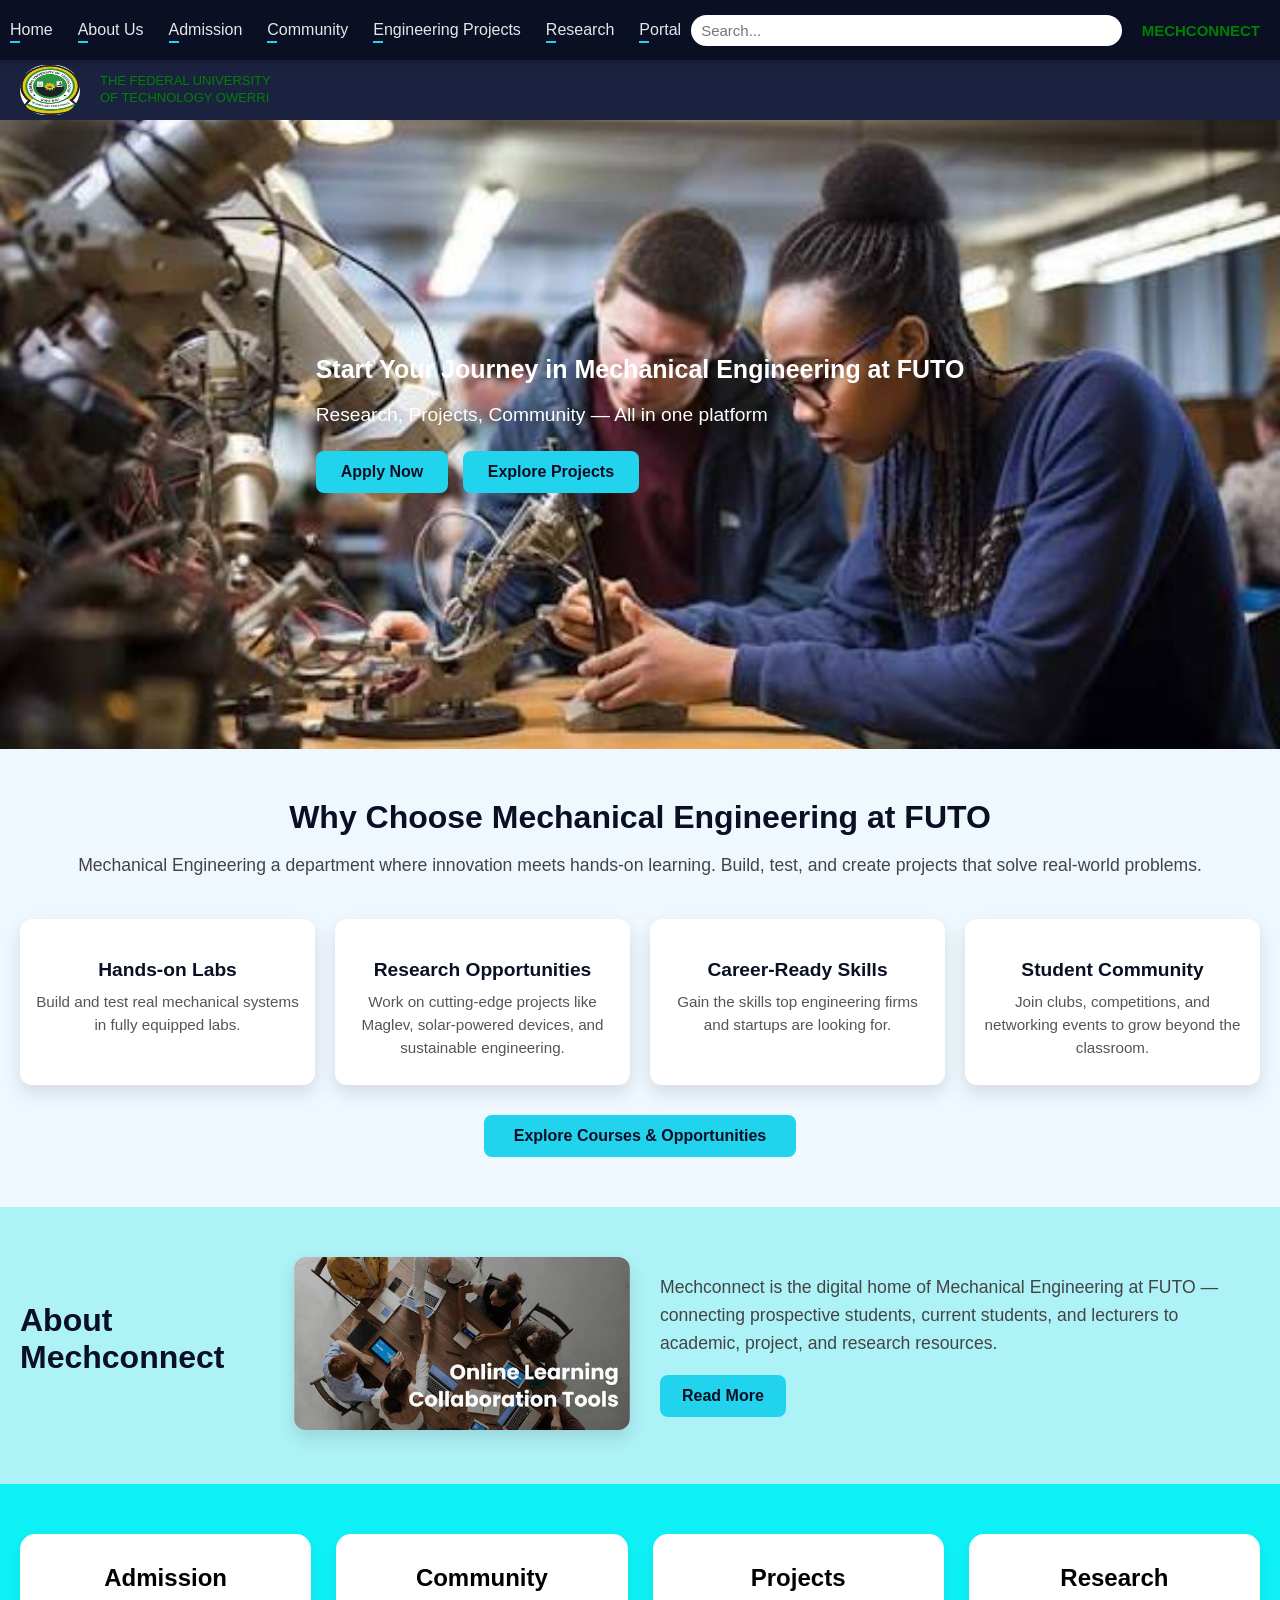
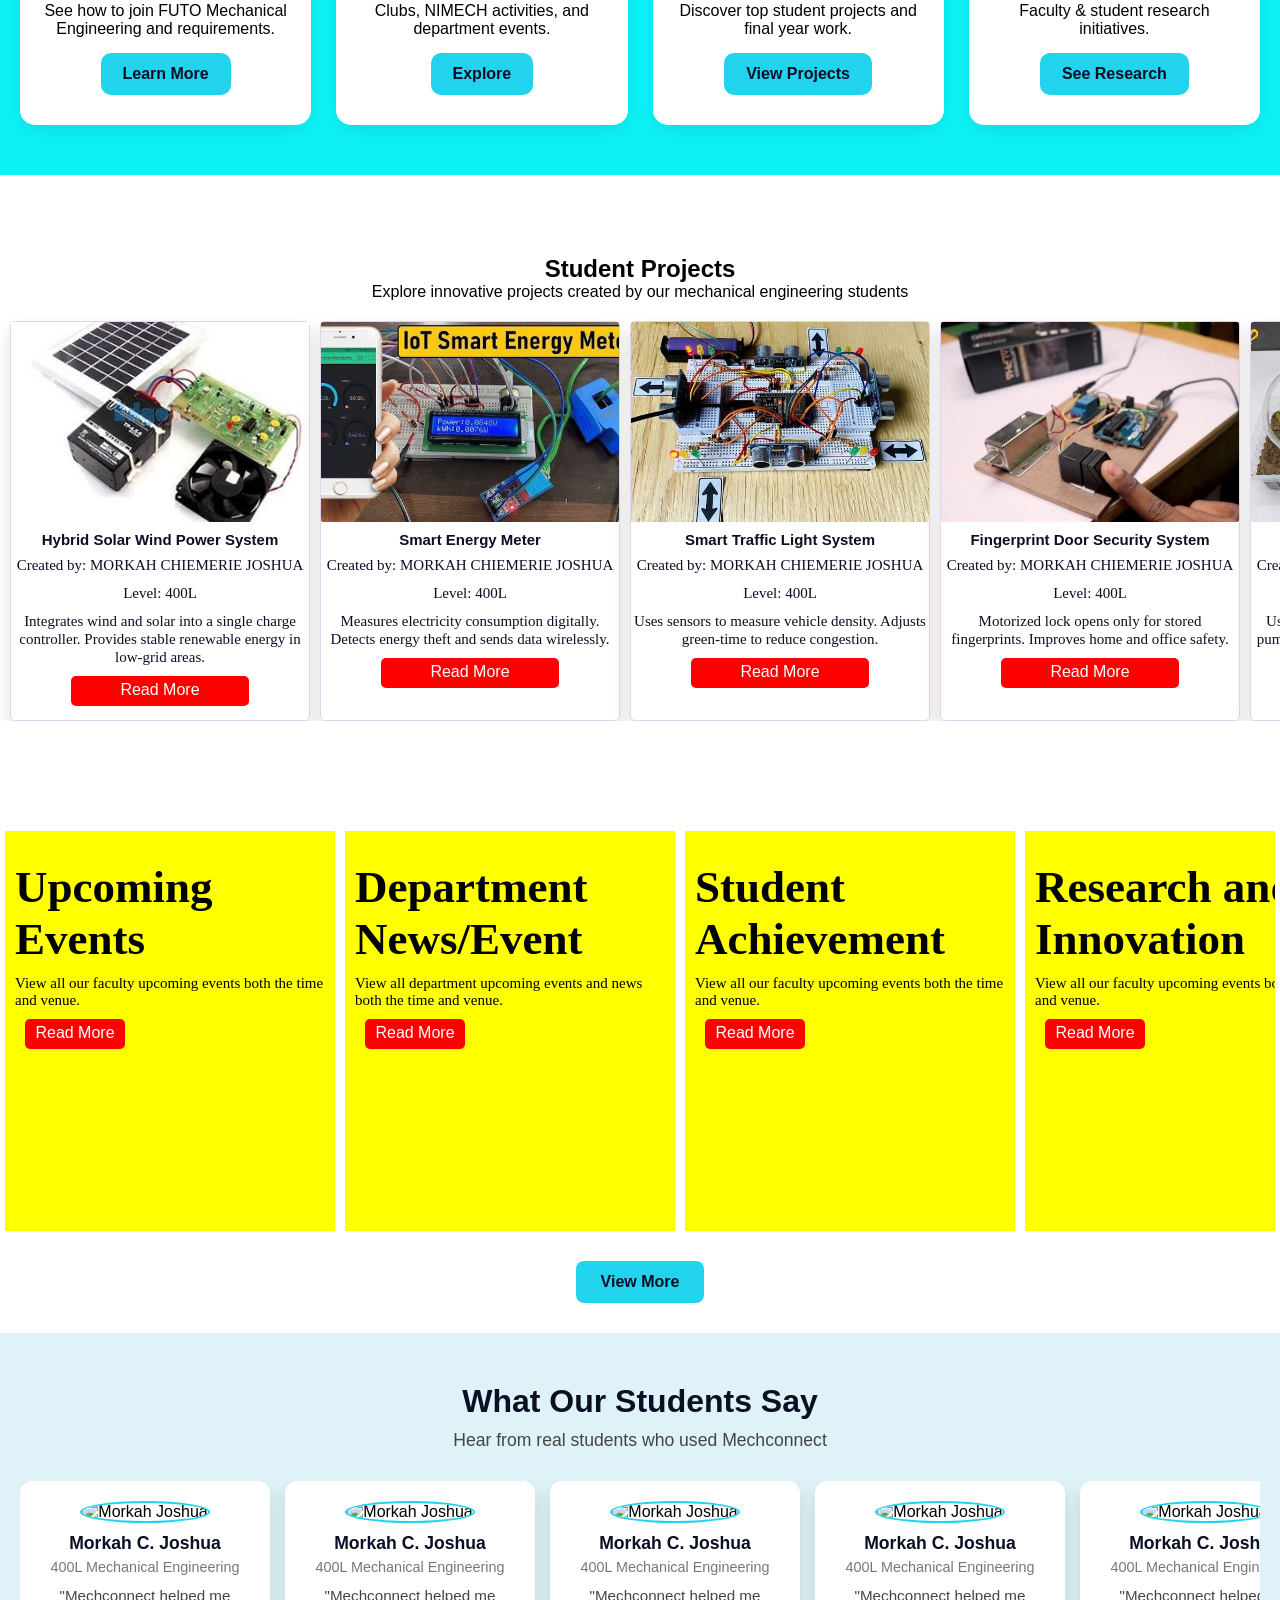
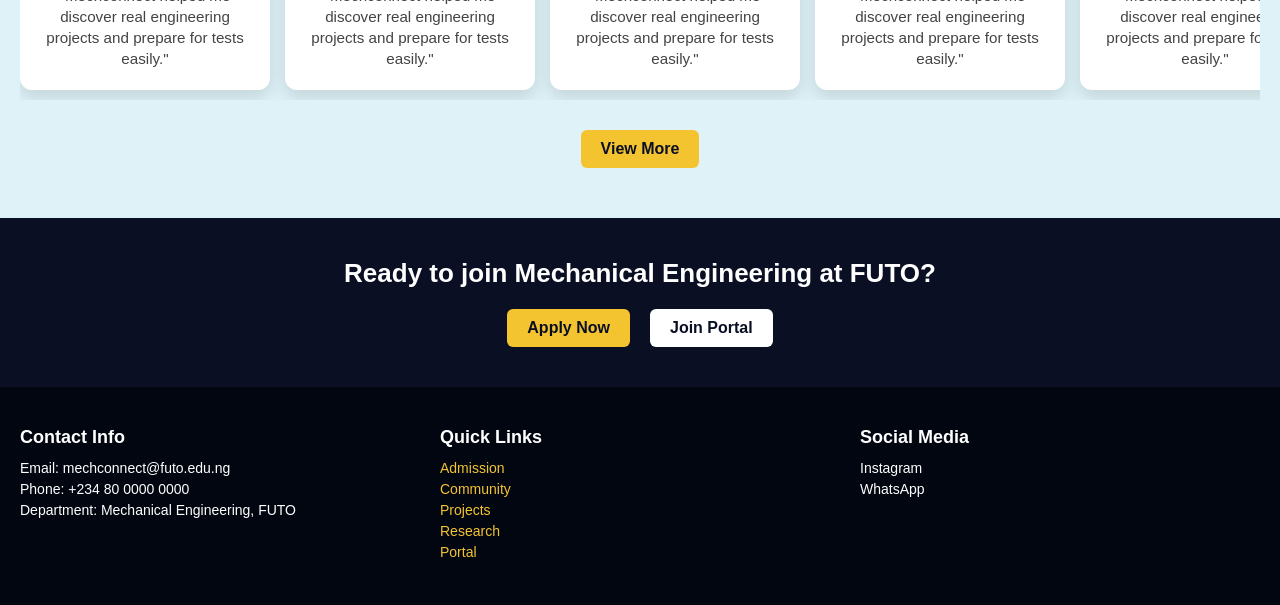
==== dashboard.html @ 7a4b4097 "Add files via upload" ====
<!DOCTYPE html>
<html lang="en">
<head>
    <meta charset="UTF-8">
    <meta name="viewport" content="width=device-width, initial-scale=1.0">
    <title>Mechconnect Header</title>
    <link rel="stylesheet" href="style.css">
</head>
<body>

<header class="mcj-header">
    <div class="mobile-nav-toggle">
        <div class="left">
            <span class="menu-icon" onclick="toggleMenu()">&#9776;</span>
        </div>

        <!-- ===== OVERLAY ===== -->
        <div id="overlay" class="overlay"></div>

        <!-- ===== SIDE MENU (DRAWER) ===== -->
        <div id="sideMenu" class="side-menu">
            <h2 class="menu-title">Mechconnect</h2>
            <ul class="menu-list">
                <li><a href="dashboard.html">Home</a></li>

                <li>
                    <a href="" class="dropdown-toggle">About Us </a>
                    <ul class="dropdown-menu">
                        <li><a href="department.html">Department</a></li>
                        <li><a href="staff.html">Staff</a></li>
                        <li><a href="facilities.html">Facilities</a></li>
                        <li><a href="program.html">program offer </a></li>
                        <li><a href="#">Research</a></li>
                    </ul>
                </li>

                <li>
                        <a href="#" class="dropdown-toggle">Admission</a>
                        <ul class="dropdown-menu">
                            <li><a href="https://futo.edu.ng/news/advertisement-for-2025-2026-futo-post-utme-and-direct-entry-screening-exercise">Entry Requirements</a></li>
                            <li><a href="#">Post UTME Update</a></li>
                            <li><a href="https://resources.futo.edu.ng/futo-admission-list-2025-2026/">Admission List</a></li>
                        </ul>
                    </li>
                    <li>
                        <a href="#" class="dropdown-toggle">Community</a>
                        <ul class="dropdown-menu">
                            <li><a href="#">Nimeche  Community</a></li>
                            <li><a href=" ">Social Club</a></li>
                            <li><a href="#">Project Community</a></li>
                        </ul>
                    </li>
                    

                <li><a href="project.html">Engineering Projects</a></li>
                <li><a href=" research.html">Research</a></li>
                <li><a href="index.html">Portal</a></li>
            </ul>
        </div>
    </div>

    <!-- DESKTOP NAV -->
    <nav class="desktop-nav">
        <ul>
            <li><a href="#">Home</a></li>
            <li><a href="#">About Us</a></li>
            <li><a href="#">Admission</a></li>
            <li><a href="#">Community</a></li>
            <li><a href="#">Engineering Projects</a></li>
            <li><a href="#">Research</a></li>
            <li><a href="/storage/emulated/0/portal.html">Portal</a></li>
        </ul>
    </nav>

    <div class="middle">
        <input type="text" placeholder="Search..." class="search">
    </div>

    <div class="right">
        <span class="futo">MECHCONNECT</span>
    </div>
</header>

<div class="mechanical_futo_container">
    <img src="images/futo_image.jpeg" alt="FUTO Logo">
    <div class="mechanical_futo">
        THE FEDERAL UNIVERSITY<br>
        OF TECHNOLOGY OWERRI
    </div>
</div>

<section class="hero_banner">
    <img class="home_page_img" src="images/hero_banner.jpeg" alt="Mechconnect Banner">
    <div class="hero-content">
        <h1>Start Your Journey in Mechanical Engineering at FUTO</h1>
        <p>Research, Projects, Community — All in one platform</p>
        <a href="https://futo.edu.ng" class="btn">Apply Now</a>
        <a href="project.html" class="btn">Explore Projects</a>
    </div>
</section>

<section class="why-choose-section">
    <h2 class="why-title">Why Choose Mechanical Engineering at FUTO</h2>
    <p class="why-subtext">Mechanical Engineering a department where innovation meets hands-on learning. Build, test, and create projects that solve real-world problems.</p>

    <div class="benefits-wrapper">
        <div class="benefit-card">
            <div class="icon"></div>
            <h3>Hands-on Labs</h3>
            <p>Build and test real mechanical systems in fully equipped labs.</p>
        </div>
        <div class="benefit-card">
            <div class="icon"></div>
            <h3>Research Opportunities</h3>
            <p>Work on cutting-edge projects like Maglev, solar-powered devices, and sustainable engineering.</p>
        </div>
        <div class="benefit-card">
            <div class="icon"></div>
            <h3>Career-Ready Skills</h3>
            <p>Gain the skills top engineering firms and startups are looking for.</p>
        </div>
        <div class="benefit-card">
            <div class="icon"></div>
            <h3>Student Community</h3>
            <p>Join clubs, competitions, and networking events to grow beyond the classroom.</p>
        </div>
    </div>
    <a href="#programs" class="why-cta">Explore Courses & Opportunities</a>
</section>

<section class="mini-about">
    <h2 class="about_test_h2">About Mechconnect</h2>
    <div class="about-image">
        <img src="images/Mechconnect.jpeg" alt="FUTO Mechanical Engineering">
    </div>
    <div class="about-text">
        <p>
            Mechconnect is the digital home of Mechanical Engineering at FUTO — 
            connecting prospective students, current students, and lecturers 
            to academic, project, and research resources.
        </p>
        <a href="about_mechconnect.html" class="about-btn">Read More</a>
    </div>
</section>

<section class="highlights-card-section">
    <div class="cards-wrapper">
        <div class="info-card">
            <h3>Admission</h3>
            <p>See how to join FUTO Mechanical Engineering and requirements.</p>
            <a href="https://futo.edu.ng" class="card-btn">Learn More</a>
        </div>
        <div class="info-card">
            <h3>Community</h3>
            <p>Clubs, NIMECH activities, and department events.</p>
            <a href="#community" class="card-btn">Explore</a>
        </div>
        <div class="info-card">
            <h3>Projects</h3>
            <p>Discover top student projects and final year work.</p>
            <a href="project.html" class="card-btn">View Projects</a>
        </div>
        <div class="info-card">
            <h3>Research</h3>
            <p>Faculty & student research initiatives.</p>
            <a href="research.html" class="card-btn">See Research</a>
        </div>
    </div>
</section>

<section class="projects-section" id="projects">
    <div class="container">
        <h2 class="section-title">Student Projects</h2>
        <p class="section-subtitle">Explore innovative projects created by our mechanical engineering students</p>

        <div class="project_container">
            <!-- Repeat Project Cards -->
            <div class="project_card">
                <div>
                    <img class="project_image" src="images/solar.jpeg" alt="FUTO Mechanical Engineering">
                    <h4 class="project_name">Hybrid Solar Wind Power System </h4>
                    <p class="project_creator">Created by: MORKAH CHIEMERIE JOSHUA</p>
                    <p class="creator_level">Level: 400L</p>
                    <p class="project_info">Integrates wind and solar into a single charge controller. Provides stable renewable energy in low-grid areas.</p>
                    <a href="#project1" class="project-btn">Read More</a>
                </div>
            </div>
            <!-- Duplicate cards omitted for brevity, but keep same structure -->
            <div class="project_card">
                <div>
                    <img class="project_image" src="images/smart meter.jpeg" alt="FUTO Mechanical Engineering">
                    <h4 class="project_name">Smart Energy Meter</h4>
                    <p class="project_creator">Created by: MORKAH CHIEMERIE JOSHUA</p>
                    <p class="creator_level">Level: 400L</p>
                    <p class="project_info">Measures electricity consumption digitally. Detects energy theft and sends data wirelessly.</p>
                    <a href="#project1" class="project-btn">Read More</a>
                </div>
            </div>
            <div class="project_card">
                <div>
                    <img class="project_image" src="images/smart traffic.jpeg" alt="FUTO Mechanical Engineering Project">
                    <h4 class="project_name">Smart Traffic Light System</h4>
                    <p class="project_creator">Created by: MORKAH CHIEMERIE JOSHUA</p>
                    <p class="creator_level">Level: 400L</p>
                    <p class="project_info">Uses sensors to measure vehicle density. Adjusts green-time to reduce congestion.</p>
                    <a href="#project1" class="project-btn">Read More</a>
                </div>
            </div>

            <div class="project_card">
                <div>
                    <img class="project_image" src=" images/fingerprint.jpeg" alt="FUTO Mechanical Engineering Project">
                    <h4 class="project_name">Fingerprint Door Security System</h4>
                    <p class="project_creator">Created by: MORKAH CHIEMERIE JOSHUA</p>
                    <p class="creator_level">Level: 400L</p>
                    <p class="project_info">Motorized lock opens only for stored fingerprints. Improves home and office safety.</p>
                    <a href="#project1" class="project-btn">Read More</a>
                </div>
            </div>
            <div class="project_card">
                <div>
                    <img class="project_image" src="images/farm.jpg" alt="FUTO Mechanical Engineering Project">
                    <h4 class="project_name">Automatic Irrigation System</h4>
                    <p class="project_creator">Created by: MORKAH CHIEMERIE JOSHUA</p>
                    <p class="creator_level">Level: 400L</p>
                    <p class="project_info">Uses soil moisture sensors to control a water pump. Ensures optimal soil hydration for crops.</p>
                    <a href="#project1" class="project-btn">Read More</a>
                </div>
            </div>
            <div class="project_card">
                <div>
                    <img class="project_image" src="images/fire.jpeg" alt="FUTO Mechanical Engineering project">
                    <h4 class="project_name">Automatic Fire Detection</h4>
                    <p class="project_creator">Created by: MORKAH CHIEMERIE JOSHUA</p>
                    <p class="creator_level">Level: 400L</p>
                    <p class="project_info">Detects heat/smoke and activates a sprinkler or extinguisher. Enhances building safety.</p>
                    <a href="#project1" class="project-btn">Read More</a>
                </div>
            </div>
            
        </div>
    </div>
    
    
</section>

<section class="events-highlight">
    <div class="event_container">
        <div class="event_card">
            <div>
                <h1 class="events-title">Upcoming Events</h1>
                <p>View all our faculty upcoming events both the time and venue.</p>
                <a href="#project1" class="event_btn">Read More</a>
            </div>
        </div>
        <div class="event_card">
            <div>
                <h1 class="events-title">Department News/Event</h1>
                <p>View all department upcoming events and news both the time and venue.</p>
                <a href="#project1" class="event_btn">Read More</a>
            </div>
        </div>
        <div class="event_card">
            <div>
                <h1 class="events-title">Student Achievement</h1>
                <p>View all our faculty upcoming events both the time and venue.</p>
                <a href="#project1" class="event_btn">Read More</a>
            </div>
        </div>
        <div class="event_card">
            <div>
                <h1 class="events-title">Research and Innovation</h1>
                <p>View all our faculty upcoming events both the time and venue.</p>
                <a href="#project1" class="event_btn">Read More</a>
            </div>
        </div>
        <!-- Repeat Event Cards -->
        
    </div>
    <div class="more_news">
        <a href="News_Event.html" class="view_more_news">View More</a>
    </div>
</section>

<section class="testimonials-section">
    <h2 class="testimonials-title">What Our Students Say</h2>
    <p class="testimonials-subtitle">Hear from real students who used Mechconnect</p>

    <div class="testimonials-container">
        <div class="testimonial-card">
            <img src="https://i.ibb.co/0yrZ1JR6/mech-7.jpg" alt="Morkah Joshua" class="testimonial-photo">
            <h3 class="student-name">Morkah C. Joshua</h3>
            <p class="student-level">400L Mechanical Engineering</p>
            <p class="testimonial-text">"Mechconnect helped me discover real engineering projects and prepare for tests easily."</p>
        </div>
        <!-- Repeat Testimonial Cards -->
        <div class="testimonial-card">
            <img src="https://i.ibb.co/0yrZ1JR6/mech-7.jpg" alt="Morkah Joshua" class="testimonial-photo">
            <h3 class="student-name">Morkah C. Joshua</h3>
            <p class="student-level">400L Mechanical Engineering</p>
            <p class="testimonial-text">"Mechconnect helped me discover real engineering projects and prepare for tests easily."</p>
        </div>
        <div class="testimonial-card">
            <img src="https://i.ibb.co/0yrZ1JR6/mech-7.jpg" alt="Morkah Joshua" class="testimonial-photo">
            <h3 class="student-name">Morkah C. Joshua</h3>
            <p class="student-level">400L Mechanical Engineering</p>
            <p class="testimonial-text">"Mechconnect helped me discover real engineering projects and prepare for tests easily."</p>
        </div>
        <div class="testimonial-card">
            <img src="https://i.ibb.co/0yrZ1JR6/mech-7.jpg" alt="Morkah Joshua" class="testimonial-photo">
            <h3 class="student-name">Morkah C. Joshua</h3>
            <p class="student-level">400L Mechanical Engineering</p>
            <p class="testimonial-text">"Mechconnect helped me discover real engineering projects and prepare for tests easily."</p>
        </div>
        <div class="testimonial-card">
            <img src="https://i.ibb.co/0yrZ1JR6/mech-7.jpg" alt="Morkah Joshua" class="testimonial-photo">
            <h3 class="student-name">Morkah C. Joshua</h3>
            <p class="student-level">400L Mechanical Engineering</p>
            <p class="testimonial-text">"Mechconnect helped me discover real engineering projects and prepare for tests easily."</p>
        </div>
    </div>

    <div class="testimonial-cta">
        <a href="testimonies.html" class="cta-btn">View More</a>
    </div>
</section>

<section class="cta">
    <h2 class="cta-title">Ready to join Mechanical Engineering at FUTO?</h2>
    <div class="cta-buttons">
        <a href="#" class="cta-btn apply">Apply Now</a>
        <a href="#" class="cta-btn portal">Join Portal</a>
    </div>
</section>

<footer class="mcj-footer">
    <div class="footer-section">
        <h3>Contact Info</h3>
        <p>Email: mechconnect@futo.edu.ng</p>
        <p>Phone: +234 80 0000 0000</p>
        <p>Department: Mechanical Engineering, FUTO</p>
    </div>
    <div class="footer-section">
        <h3>Quick Links</h3>
        <ul>
            <li><a href="#">Admission</a></li>
            <li><a href="#">Community</a></li>
            <li><a href="#">Projects</a></li>
            <li><a href="#">Research</a></li>
            <li><a href="#">Portal</a></li>
        </ul>
    </div>
    <div class="footer-section">
        <h3>Social Media</h3>
        <p>Instagram</p>
        <p>WhatsApp</p>
    </div>
</footer>

<script src="script.js"></script>
</body>
</html>
---- style.css ----
/* ========================= */
/* GLOBAL STYLES             */
/* ========================= */
* {
    margin: 0;
    padding: 0;
    box-sizing: border-box;
    font-family: 'Roboto', sans-serif;
}

body {
    width: 100%;
}

/* ========================= */
/* HEADER / NAVIGATION       */
/* ========================= */
.mcj-header {
    width: 100%;
    height: 60px;
    position: fixed;
    top: 0;
    left: 0;
    background: #0a0f24;
    color: white;
    display: flex;
    align-items: center;
    justify-content: space-between;
    padding: 0 10px;
    box-shadow: 0 2px 6px rgba(0,0,0,0.2);
    z-index: 500;
}

.left {
    display: flex;
    align-items: center;
    gap: 20px;
}

.menu-icon {
    font-size: 26px;
    cursor: pointer;
}

/* ===== OVERLAY ===== */
.overlay {
    position: fixed;
    top: 0;
    left: 0;
    width: 100%;
    height: 100%;
    background: rgba(0,0,0,0.5);
    opacity: 0;
    visibility: hidden;
    transition: 0.3s ease;
    z-index: 250;
}

.overlay.show {
    opacity: 1;
    visibility: visible;
}

/* ===== SIDE MENU ===== */
.side-menu {
    height: 100%;
    width: 260px;
    position: fixed;
    top: 0;
    left: -260px;
    background: #0b0f25;
    color: white;
    padding: 20px;
    transition: 0.3s ease;
    z-index: 300;
    overflow: hidden;
    box-sizing: border-box;
}

.side-menu.show {
    left: 0;
}

/* ===== MENU TITLE ===== */
.menu-title {
    font-size: 22px;
    margin-bottom: 25px;
    font-weight: 700;
    letter-spacing: 1px;
    color: #22d3ee;
}

/* ===== MENU LIST ===== */
.menu-list {
    list-style: none;
    padding: 0;
    margin: 0;
}

.menu-list li {
    margin-bottom: 20px;
}

.menu-list li a {
    color: #e5e7eb;
    text-decoration: none;
    font-size: 16px;
    font-weight: 500;
    transition: 0.2s;
}

.menu-list li a:hover {
    color: #22d3ee;
}

.middle {
    flex: 1;
    display: flex;
    justify-content: center;
    padding: 0 10px;
}

.search {
    width: 100%;
    padding: 7px 10px;
    border-radius: 20px;
    border: none;
    outline: none;
    font-size: 15px;
}

.right .futo {
    display: flex;
    font-size: 15px;
    font-weight: bold;
    color: green;
    padding: 0px 10px;
}

/* ===== DROPDOWN ===== */
.dropdown-toggle {
    text-decoration: none;
}

.dropdown-menu {
    display: none;
    background-color: #1565c0;
    min-width: 200px;
    border-radius: 4px;
    overflow: hidden;
    flex-direction: column;
    z-index: 1000;
}

.dropdown-menu a {
    padding: 5px 10px;
    border-bottom: 1px solid #0d47a1;
    display: block;
    color: white;
    text-decoration: none;
}

.dropdown-menu a:last-child {
    border-bottom: none;
}

.dropdown-menu.show {
    display: flex;
}

/* ===== DESKTOP NAV ===== */
.desktop-nav {
    display: none;
}

.desktop-nav ul {
    display: flex;
    gap: 25px;
    list-style: none;
}

.desktop-nav a {
    color: #e5e7eb;
    text-decoration: none;
    font-weight: 500;
    font-size: 16px;
    transition: 0.3s;
    position: relative;
    padding: 5px 0;
}

.desktop-nav a:hover {
    color: #22d3ee;
}

.desktop-nav a::after {
    content: '';
    position: absolute;
    bottom: 0;
    left: 0;
    width: 10px;
    height: 2px;
    background: #22d3ee;
    transition: 0.3s;
}

.desktop-nav a:hover::after {
    width: 100%;
}

/* ===== RESPONSIVE ===== */
@media (min-width: 768px) {
    .desktop-nav {
        display: flex;
    }
    .mobile-nav-toggle {
        display: none;
    }
}

/* ========================= */
/* MECHANICAL FUTO CONTAINER */
/* ========================= */
.mechanical_futo_container {
    display: flex;
    position: fixed;
    top: 60px;
    width: 100%;
    align-items: center;
    padding: 5px 20px;
    background: #1A223F;
    font-size: 12px;
    z-index: 260;
}

.mechanical_futo_container img {
    width: 60px;
    height: 50px;
    margin-right: 20px;
    border-radius: 30px;
}

.mechanical_futo {
    font-size: 13px;
    font-weight: 500;
    color: green;
    line-height: 1.3;
}

/* ========================= */
/* HERO BANNER               */
/* ========================= */
.hero_banner {
    position: relative;
    margin-top: 119px;
    width: 100%;
    height: 70vh;
    display: flex;
    align-items: center;
    justify-content: center;
    background: rgba(10, 15, 36, 0.7);
    overflow: hidden;
}

.home_page_img {
    width: 100%;
    height: 100%;
    object-fit: cover;
    position: absolute;
    top: 0;
    left: 0;
    z-index: 1;
}

.hero-content {
    position: relative;
    bottom: 10px;
    z-index: 3;
    max-width: 800px;
    padding: 20px;
    text-align: left;
    color: white;
}

.hero-content h1 {
    font-size: 25px;
    margin-bottom: 20px;
}

.hero-content p {
    font-size: 1.2rem;
    margin-bottom: 20px;
}

.hero-content .btn {
    display: inline-block;
    padding: 12px 25px;
    background: #22d3ee;
    color: #0b0f25;
    font-weight: 600;
    border-radius: 8px;
    text-decoration: none;
    margin: 5px 10px 0 0;
    transition: 0.3s;
}

.hero-content .btn:hover {
    background: #0fbad1;
}

/* ========================= */
/* HIGHLIGHTS CARD SECTION    */
/* ========================= */
.highlights-card-section {
    padding: 50px 20px;
    background: #0ef2f7;
    width: 100%;
}

.cards-wrapper {
    display: grid;
    grid-template-columns: repeat(auto-fit, minmax(200px,1fr));
    gap: 25px;
}

.info-card {
    background: white;
    padding: 30px 20px;
    border-radius: 15px;
    text-align: center;
    box-shadow: 0 8px 20px rgba(0,0,0,0.08);
    transition: 0.3s ease;
}

.info-card:hover {
    transform: translateY(-8px);
    box-shadow: 0 12px 26px rgba(0,0,0,0.12);
}

.info-card h3 {
    font-size: 1.5rem;
    margin-bottom: 10px;
}

.info-card p {
    font-size: 1rem;
    margin-bottom: 15px;
}

.card-btn {
    display: inline-block;
    padding: 12px 22px;
    background: #22d3ee;
    color: #0a0f24;
    text-decoration: none;
    font-weight: 600;
    border-radius: 10px;
    transition: 0.3s;
}

.card-btn:hover {
    background: #0fbad1;
}

@media (max-width: 900px) {
    .cards-wrapper {
        grid-template-columns: 1fr 1fr;
    }
}

@media (max-width: 600px) {
    .cards-wrapper {
        grid-template-columns: 1fr;
    }
}

/* ========================= */
/* WHY CHOOSE SECTION        */
/* ========================= */
.why-choose-section {
    padding: 50px 20px;
    background: #f0f8ff;
    text-align: center;
}

.why-title {
    font-size: 2rem;
    font-weight: 700;
    margin-bottom: 15px;
    color: #0a0f24;
}

.why-subtext {
    font-size: 1.1rem;
    color: #444;
    margin-bottom: 40px;
    line-height: 1.6;
}

.benefits-wrapper {
    display: grid;
    grid-template-columns: repeat(auto-fit, minmax(180px, 1fr));
    gap: 20px;
    margin-bottom: 30px;
}

.benefit-card {
    background: white;
    padding: 25px 15px;
    border-radius: 12px;
    box-shadow: 0 8px 18px rgba(0,0,0,0.12);
    transition: transform 0.3s ease, box-shadow 0.3s ease;
}

.benefit-card:hover {
    transform: translateY(-6px);
    box-shadow: 0 12px 26px rgba(0,0,0,0.16);
}

.benefit-card .icon {
    font-size: 36px;
    margin-bottom: 15px;
}

.benefit-card h3 {
    font-size: 1.2rem;
    margin-bottom: 10px;
    color: #0a0f24;
}

.benefit-card p {
    font-size: 0.95rem;
    color: #555;
    line-height: 1.5;
}

.why-cta {
    display: inline-block;
    padding: 12px 30px;
    background-color: #22d3ee;
    color: #0a0f24;
    font-weight: 600;
    border-radius: 8px;
    text-decoration: none;
    transition: 0.3s ease;
}

.why-cta:hover {
    background-color: #0fbad1;
}

@media (max-width: 600px) {
    .benefits-wrapper {
        grid-template-columns: 1fr;
    }
}

/* ========================= */
/* MINI ABOUT SECTION        */
/* ========================= */
.mini-about {
    display: flex;
    align-items: center;
    gap: 30px;
    padding: 50px 20px;
    background: #adf2f7;
    width: 100%;
}

.about-image img {
    width: 100%;
    max-width: 420px;
    border-radius: 12px;
    box-shadow: 0 8px 18px rgba(0,0,0,0.12);
}

.about-text {
    max-width: 600px;
}

.about_test_h2 {
    font-size: 2rem;
    margin-bottom: 12px;
    color: #0a0f24;
}

.about-text p {
    font-size: 1.1rem;
    margin-bottom: 18px;
    color: #444;
    line-height: 1.6;
}

.about-btn {
    display: inline-block;
    background: #22d3ee;
    padding: 12px 22px;
    border-radius: 8px;
    font-weight: 600;
    color: #0a0f24;
    text-decoration: none;
    transition: 0.3s ease;
}

.about-btn:hover {
    background: #0fbad1;
}

@media (max-width: 850px) {
    .mini-about {
        flex-direction: column;
        text-align: center;
    }
    
    .about-image img {
        max-width: 90%;
    }
}

/* ========================= */
/* PROJECTS SECTION          */
/* ========================= */
.projects-section {
    padding: 80px 0;
    text-align: center;
}

.project_container {
    display: flex;
    overflow-x: auto;
    gap: 10px;
    padding-left: 10px;
    padding-top:20px;
    text-align: center;
}

.project_card {
    flex: 0 0 auto;
    width: 300px;
    height: 400px;
    background: #FFFFFF;
    text-align: center;
    border: 1px solid #e2d3ee;
    border-radius: 5px;
    box-shadow: 0 8px 18px rgba(0,0,0,0.12);
}

.project_image {
    width: 100%;
    height: 200px;
    object-fit: cover;
    border-radius: 2px;
    margin-bottom: 5px;
}

.project_name {
    font-size: 15px;
    font-weight: 700;
    margin-bottom: 8px;
    color: #0a0f24;
}

.project_creator, .creator_level, .project_info {
    line-height: 18px;
    font-size: 15px;
    font-family: roboto;
    color: #0a0f24;
    margin-bottom: 10px;
}

.project-btn {
    display: block;
    width: 60%;
    height: 30px;
    background: red;
    color: white;
    text-align: center;
    padding: 5px 0;
    border-radius: 5px;
    text-decoration: none;
    margin: 0 auto;
}

.project-btn:hover {
    background: #0fbad1;
}


/* ========================= */
/* EVENTS HIGHLIGHT          */
/* ========================= */
.events-highlight {
    width: 100%;
    padding: 30px 5px;
    background: white;
}

.event_container {
    display: flex;
    overflow-x: auto;
    gap: 10px;
}

.event_card {
    display: flex;
    flex: 0 0 auto;
    width: 330px;
    height: 400px;
    background: yellow;
}

.events-title {
    font-family: roboto, aria;
    font-size: 45px;
    padding: 30px 10px 0 10px;
}

.event_card p {
    font-family: roboto, aria;
    font-size: 15px;
    padding: 10px 10px;
}

.event_btn {
    display: block;
    width: 100px;
    height: 30px;
    background: red;
    color: white;
    text-align: center;
    padding: 5px 5px;
    border-radius: 5px;
    text-decoration: none;
}

.event_btn:hover {
    background: #0fbad1;
}

.event_card a{
    margin-left:20px;
    }

.more_news{
    margin-top:30px;
    text-align: center;
    }
.view_more_news{
    display: inline-block;
    background: #22d3ee;
    color: #0a0f24;
    padding: 12px 25px;
    border-radius: 8px;
    font-weight: 600;
    text-decoration: none;
    transition: 0.3s ease;
}
.view_more_news:hover {
    background: #0fbad5;
}

/* ========================= */
/* TESTIMONIALS SECTION      */
/* ========================= */
.testimonials-section {
    padding: 50px 20px;
    background: #def2f7;
    width: 100%;
}

.testimonials-title {
    text-align: center;
    font-size: 2rem;
    font-weight: 700;
    margin-bottom: 10px;
    color: #0a0f24;
}

.testimonials-subtitle {
    text-align: center;
    font-size: 1.1rem;
    margin-bottom: 30px;
    color: #444;
}

.testimonials-container {
    display: flex;
    overflow-x: auto;
    gap: 15px;
    padding-bottom: 10px;
    scroll-behavior: smooth;
}

.testimonial-card {
    flex: 0 0 auto;
    width: 250px;
    background: white;
    border-radius: 12px;
    padding: 20px;
    box-shadow: 0 8px 18px rgba(0,0,0,0.12);
    text-align: center;
}

.testimonial-photo {
    width: 80px;
    height: 80px;
    border-radius: 50%;
    object-fit: cover;
    margin-bottom: 10px;
    border: 2px solid #22d3ee;
}

.student-name {
    font-size: 1.1rem;
    font-weight: 700;
    color: #0a0f24;
    margin-bottom: 5px;
}

.student-level {
    font-size: 0.9rem;
    color: #777;
    margin-bottom: 10px;
}

.testimonial-text {
    font-size: 0.95rem;
    color: #444;
    line-height: 1.4;
}

.testimonial-cta {
    text-align: center;
    margin-top: 30px;
}

.cta-btn {
    display: inline-block;
    background: #22d3ee;
    color: #0a0f24;
    padding: 12px 25px;
    border-radius: 8px;
    font-weight: 600;
    text-decoration: none;
    transition: 0.3s ease;
}

.cta-btn:hover {
    background: #0fbad1;
}

@media (max-width: 600px) {
    .testimonial-card {
        width: 220px;
        padding: 15px;
    }
}

/* ========================= */
/* CTA SECTION               */
/* ========================= */
.cta {
    width: 100%;
    padding: 40px 20px;
    background: #0a0f24;
    color: white;
    text-align: center;
}

.cta-title {
    font-size: 26px;
    font-weight: bold;
    margin-bottom: 20px;
}

.cta-buttons {
    display: flex;
    justify-content: center;
    gap: 20px;
}

.cta-btn {
    display: inline-block;
    padding: 10px 20px;
    background: #f4c430;
    color: #0a0f24;
    border-radius: 6px;
    text-decoration: none;
    font-weight: bold;
}

.portal {
    background: white;
    color: #0a0f24;
}

/* ========================= */
/* FOOTER SECTION            */
/* ========================= */
.mcj-footer {
    width: 100%;
    background: #020611;
    color: white;
    padding: 40px 20px;
    display: grid;
    grid-template-columns: repeat(3, 1fr);
    gap: 20px;
}

.footer-section h3 {
    font-size: 18px;
    margin-bottom: 12px;
}

.footer-section p,
.footer-section li {
    font-size: 14px;
    margin: 5px 0;
}

.footer-section ul {
    list-style: none;
    padding: 0;
}

.footer-section a {
    color: #f4c430;
    text-decoration: none;
}

/* ========================= */
/* END OF CSS                */
/* ========================= */
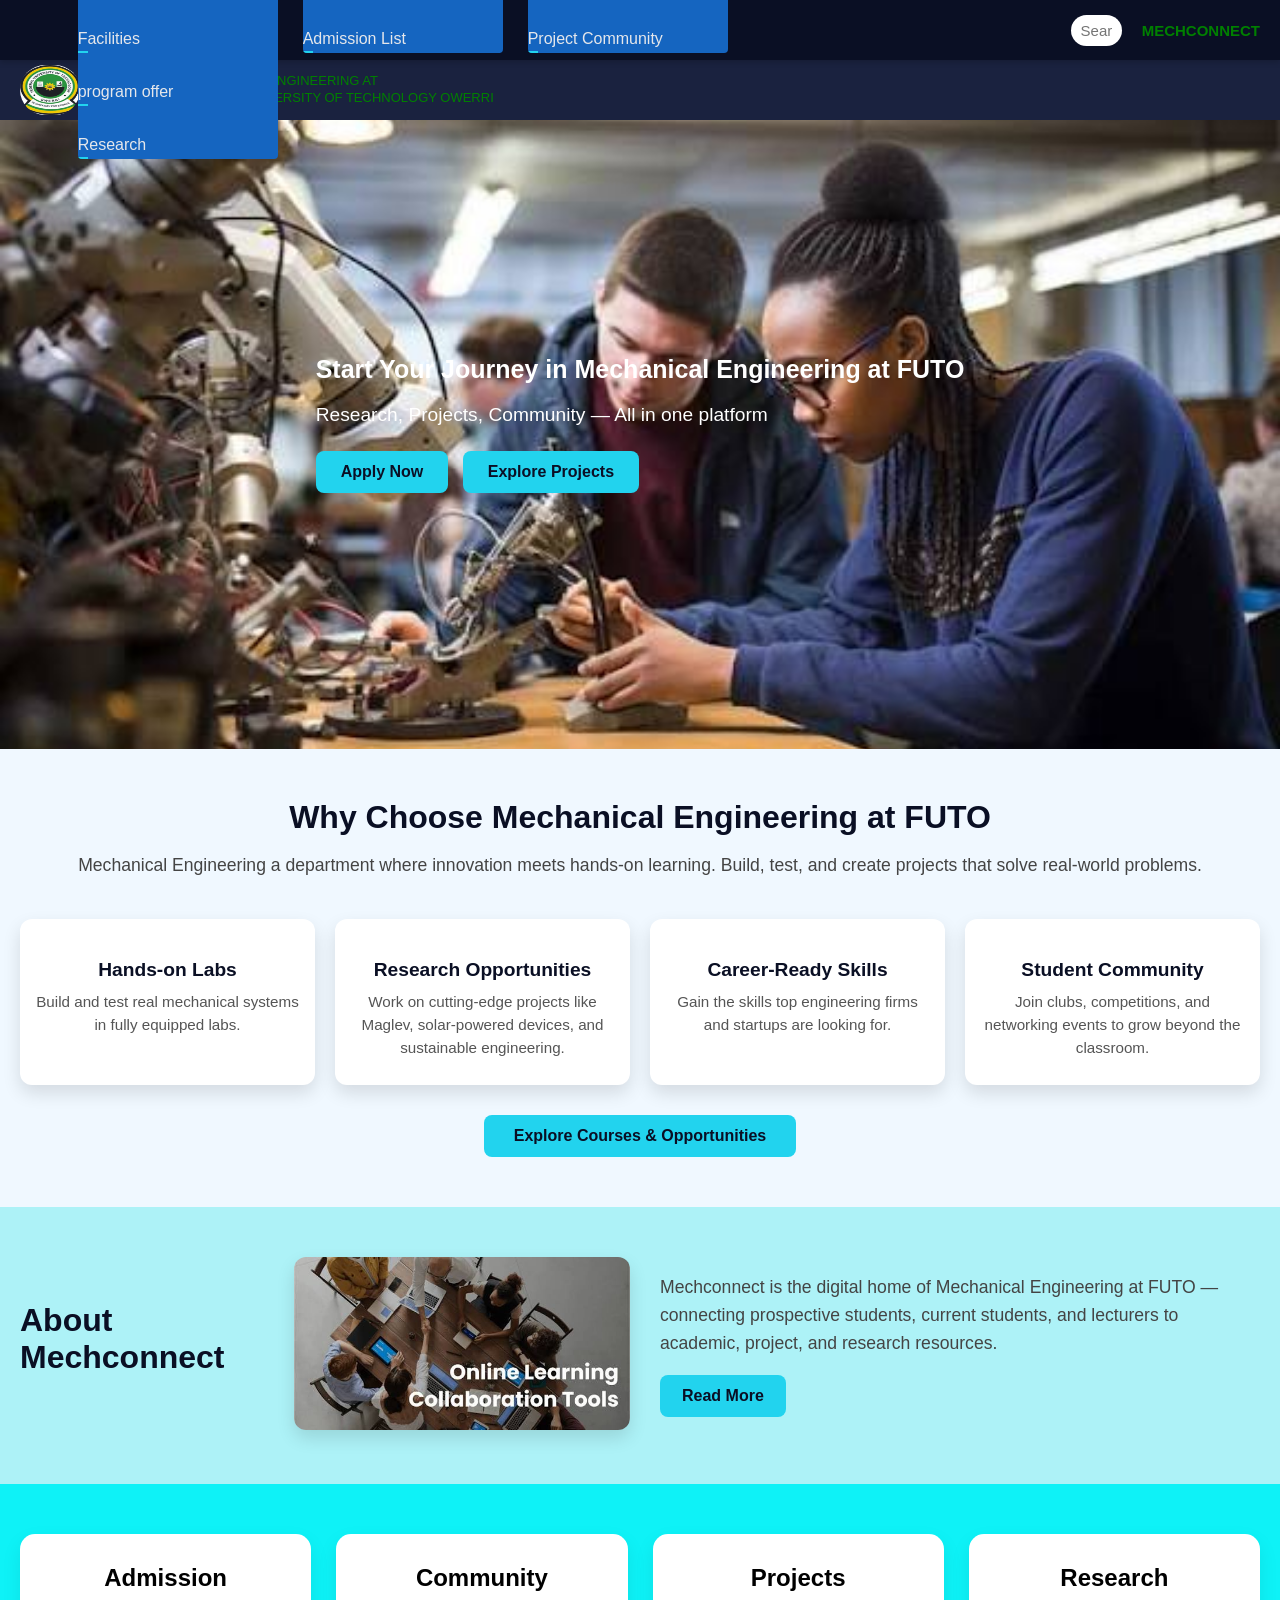
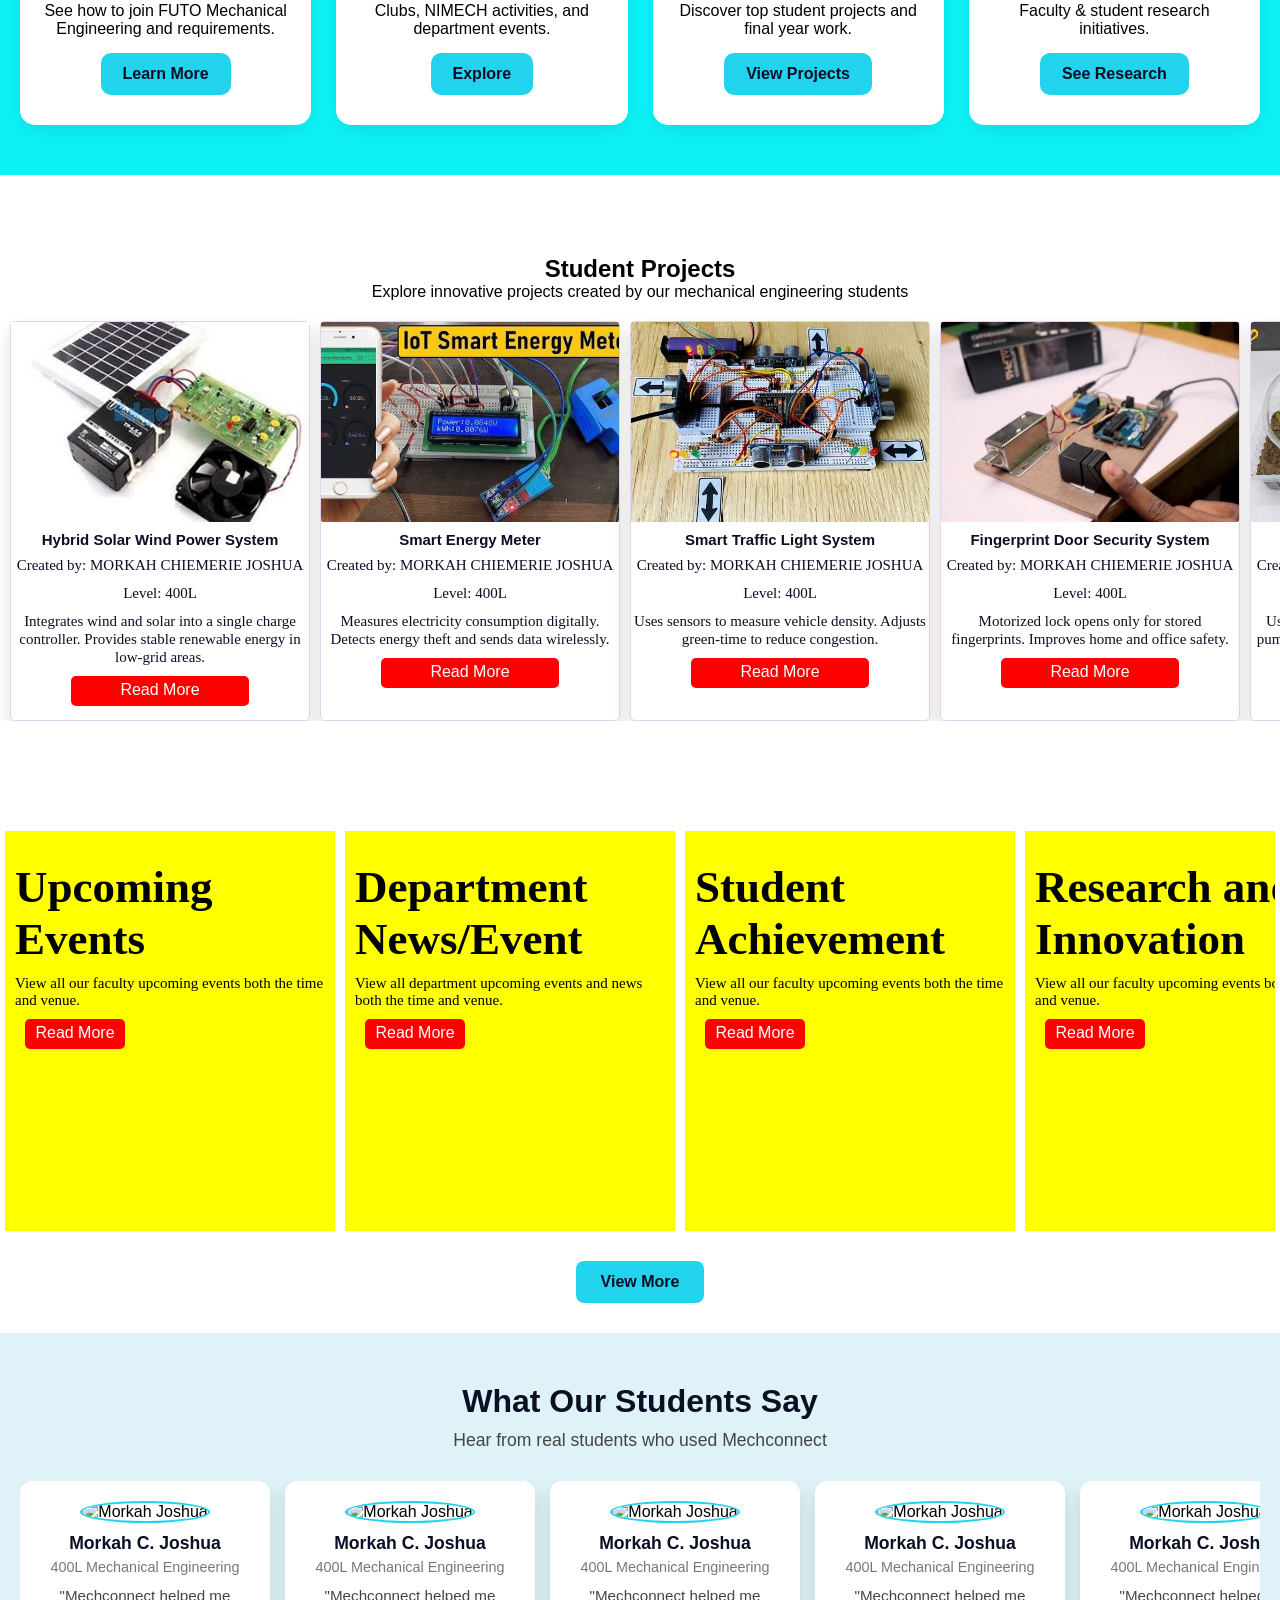
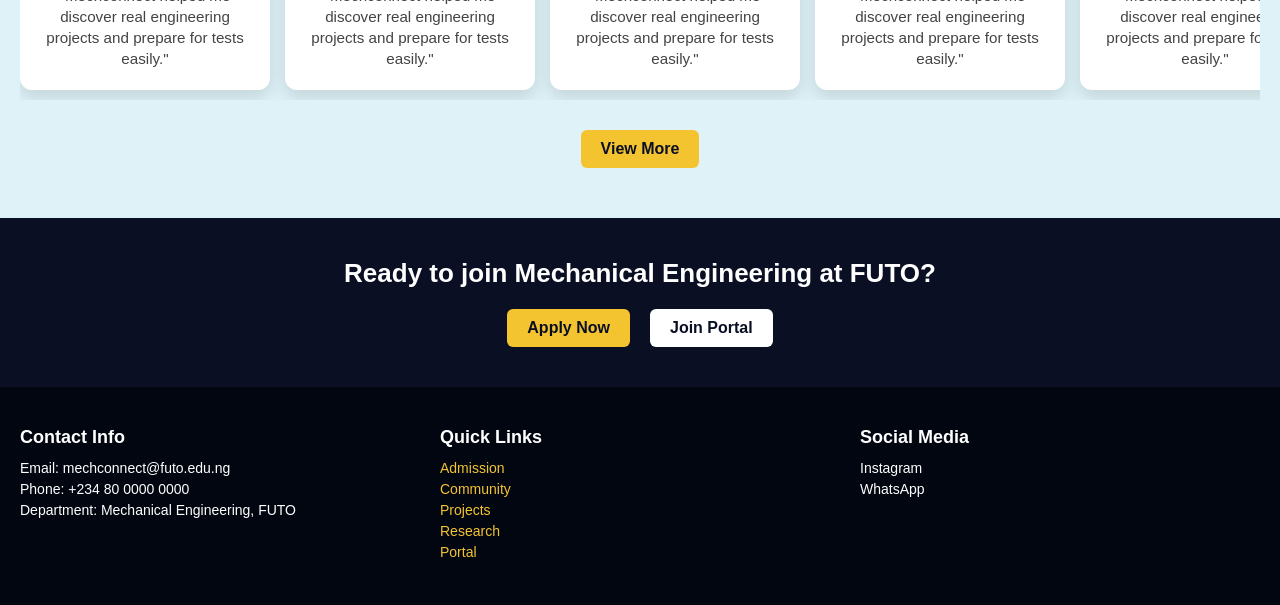
==== commit c206a480: "Update print statement from 'Hello' to 'Goodbye'" ====
--- a/dashboard.html
+++ b/dashboard.html
@@ -22,6 +22,9 @@
             <h2 class="menu-title">Mechconnect</h2>
             <ul class="menu-list">
                 <li><a href="dashboard.html">Home</a></li>
+
+                
+                <!-- ===== About Us  ===== -->
 
                 <li>
                     <a href="" class="dropdown-toggle">About Us </a>
@@ -35,43 +38,91 @@
                 </li>
 
                 <li>
-                        <a href="#" class="dropdown-toggle">Admission</a>
-                        <ul class="dropdown-menu">
-                            <li><a href="https://futo.edu.ng/news/advertisement-for-2025-2026-futo-post-utme-and-direct-entry-screening-exercise">Entry Requirements</a></li>
-                            <li><a href="#">Post UTME Update</a></li>
-                            <li><a href="https://resources.futo.edu.ng/futo-admission-list-2025-2026/">Admission List</a></li>
-                        </ul>
-                    </li>
-                    <li>
-                        <a href="#" class="dropdown-toggle">Community</a>
-                        <ul class="dropdown-menu">
-                            <li><a href="#">Nimeche  Community</a></li>
-                            <li><a href=" ">Social Club</a></li>
-                            <li><a href="#">Project Community</a></li>
-                        </ul>
-                    </li>
+                    <a href="#" class="dropdown-toggle">Admission</a>
+                    <ul class="dropdown-menu">
+                        <li><a href="https://futo.edu.ng/news/advertisement-for-2025-2026-futo-post-utme-and-direct-entry-screening-exercise">Entry Requirements</a></li>
+                        <li><a href="#">Post UTME Update</a></li>
+                        <li><a href="https://resources.futo.edu.ng/futo-admission-list-2025-2026/">Admission List</a></li>
+                    </ul>
+                </li>
+
+                <li>
+                    <a href="#" class="dropdown-toggle">Community</a>
+                    <ul class="dropdown-menu">
+                        <li><a href="#">Nimeche  Community</a></li>
+                        <li><a href=" ">Social Club</a></li>
+                        <li><a href="#">Project Community</a></li>
+                    </ul>
+                </li>
                     
-
-                <li><a href="project.html">Engineering Projects</a></li>
-                <li><a href=" research.html">Research</a></li>
-                <li><a href="index.html">Portal</a></li>
+            <!-- ===== Engineering Projects  ===== -->
+            <li><a href="project.html">Engineering Projects</a></li
+                                                                   
+            <!-- ===== Research  ===== -->    
+            <li><a href=" research.html">Research</a></li>
+                
+            <!-- ===== Portal  ===== -->
+            <li><a href="index.html">Portal</a></li>
             </ul>
         </div>
     </div>
 
     <!-- DESKTOP NAV -->
     <nav class="desktop-nav">
-        <ul>
-            <li><a href="#">Home</a></li>
-            <li><a href="#">About Us</a></li>
-            <li><a href="#">Admission</a></li>
-            <li><a href="#">Community</a></li>
-            <li><a href="#">Engineering Projects</a></li>
-            <li><a href="#">Research</a></li>
-            <li><a href="/storage/emulated/0/portal.html">Portal</a></li>
+        <ul class="desktop-nav-list">
+            
+            <li><a href="#" class="dropdown-toggle desktop-nav-link">Home</a>
+            </li>
+            
+            <!-- desktop mode / About Us  ===== -->
+            <li>
+                <a href="" class="dropdown-toggle desktop-nav-link ">About Us</a>
+                <ul class="dropdown-menu">
+                    <li><a href="department.html">Department</a></li>
+                    <li><a href="staff.html">Staff</a></li>
+                    <li><a href="facilities.html">Facilities</a></li>
+                    <li><a href="program.html">program offer </a></li>
+                    <li><a href="#">Research</a></li>
+                </ul>
+            </li>
+
+            <!-- desktop mode / Admission-->
+
+            <li>
+                <a href="" class="dropdown-toggle desktop-nav-link ">Admission</a>
+                <ul class="dropdown-menu">
+                    <li><a href="https://futo.edu.ng/news/advertisement-for-2025-2026-futo-post-utme-and-direct-entry-screening-exercise">Entry Requirements</a></li>
+                    <li><a href="#">Post UTME Update</a></li>
+                    <li><a href="https://resources.futo.edu.ng/futo-admission-list-2025-2026/">Admission List</a></li>
+                </ul>
+            </li>
+                    
+                    
+            <!-- desktop mode / Student Community -->
+            <li>
+                <a href="#" class="dropdown-toggle desktop-nav-link ">Student Community</a>
+                <ul class="dropdown-menu">
+                    <li><a href="#">Nimeche  Community</a></li>
+                    <li><a href=" ">Social Club</a></li>
+                    <li><a href="#">Project Community</a></li>
+                </ul>
+            </li>
+
+            <!--Desktop Mode/------- Engineering Project -->
+
+            <li><a href="project.html" class="dropdown-toggle desktop-nav-link ">Engineering Projects</a>
+            </li>
+
+            <!--Desktop Mode/------- Research -->
+            
+            <li><a href=" research.html" class="dropdown-toggle desktop-nav-link ">Research</a></li>
+
+            <!--Desktop Mode/ portal-->
+            <li><a href="index.html" class="dropdown-toggle desktop-nav-link ">Portal</a></li>           
         </ul>
     </nav>
 
+
     <div class="middle">
         <input type="text" placeholder="Search..." class="search">
     </div>
@@ -83,9 +134,10 @@
 
 <div class="mechanical_futo_container">
     <img src="images/futo_image.jpeg" alt="FUTO Logo">
+    <img src="images/MECH---DEPT.jpg" alt="FUTO Logo">
     <div class="mechanical_futo">
-        THE FEDERAL UNIVERSITY<br>
-        OF TECHNOLOGY OWERRI
+        MECHANICAL ENGINEERING AT<br>
+        FEDERAL UNIVERSITY OF TECHNOLOGY OWERRI
     </div>
 </div>
 
@@ -166,7 +218,7 @@
             <a href="research.html" class="card-btn">See Research</a>
         </div>
     </div>
-</section>
+</section>    
 
 <section class="projects-section" id="projects">
     <div class="container">
@@ -359,4 +411,4 @@
 
 <script src="script.js"></script>
 </body>
-</html>+</html>
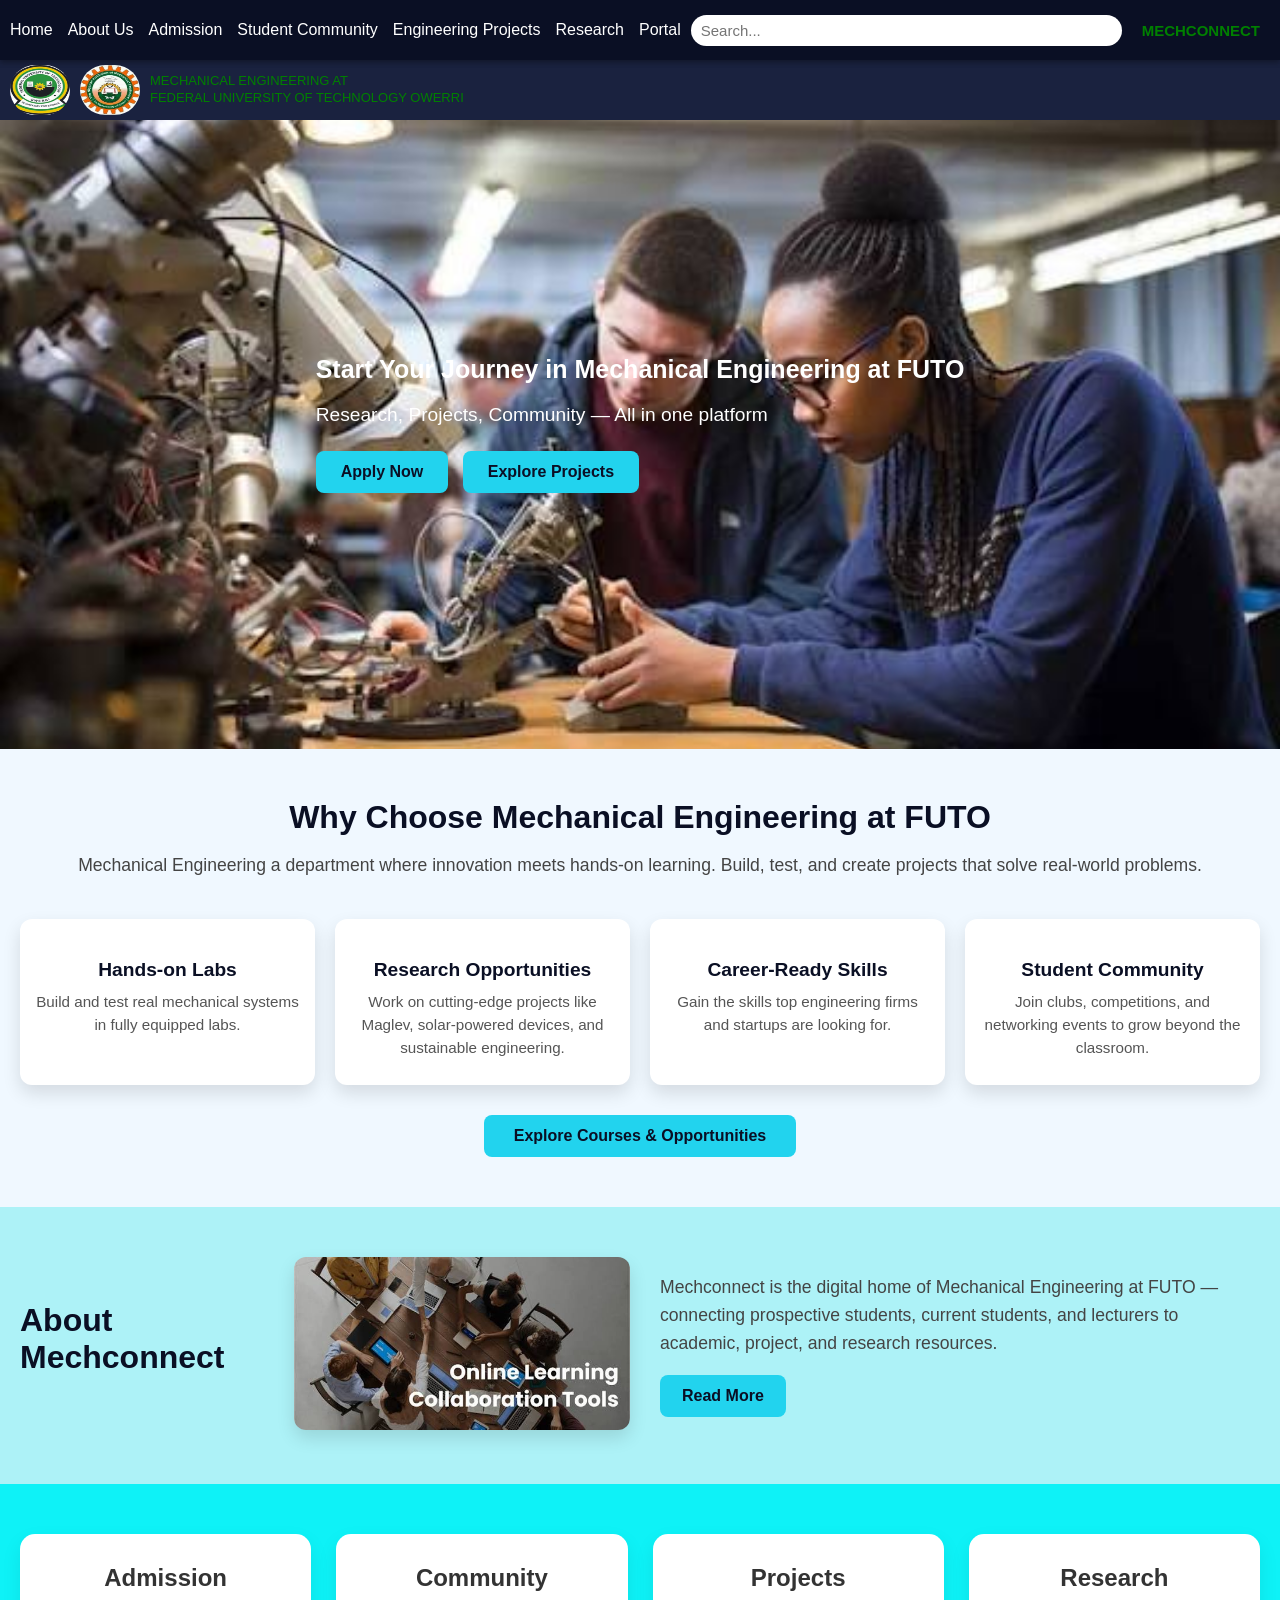
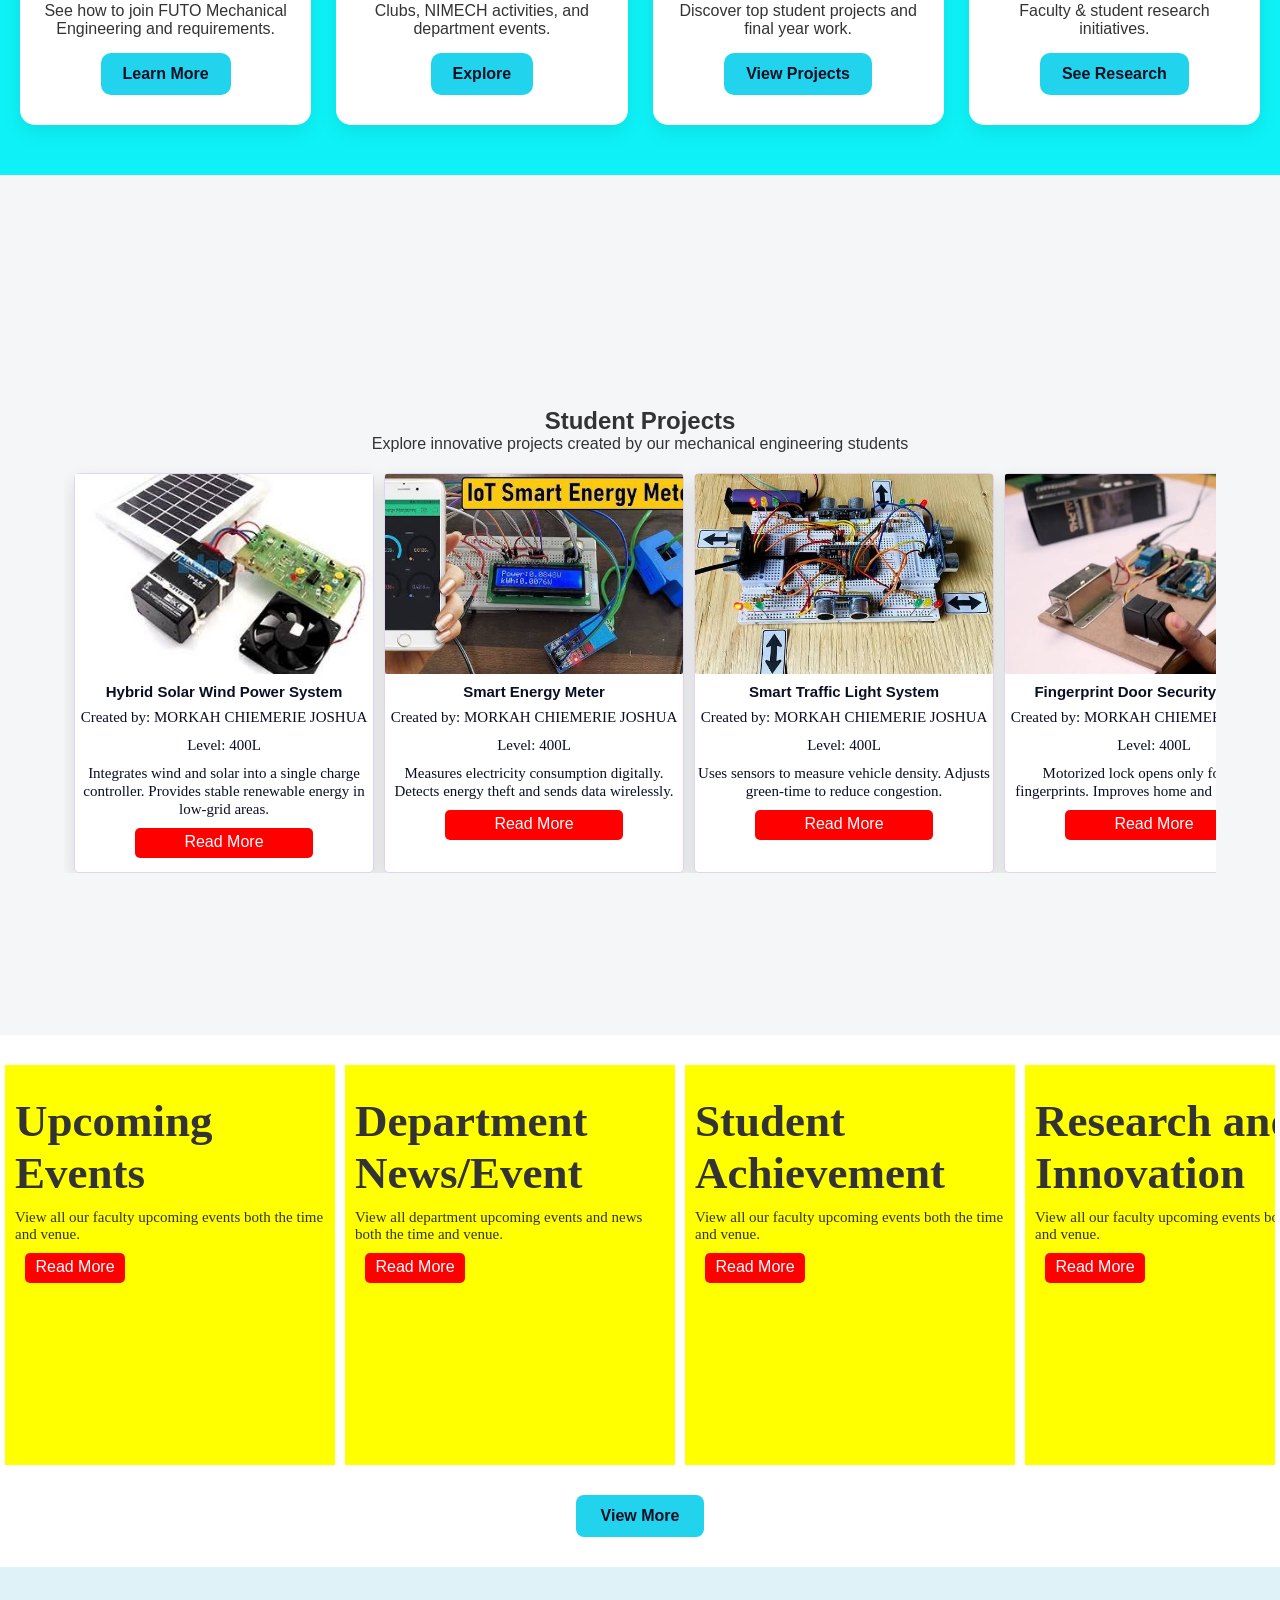
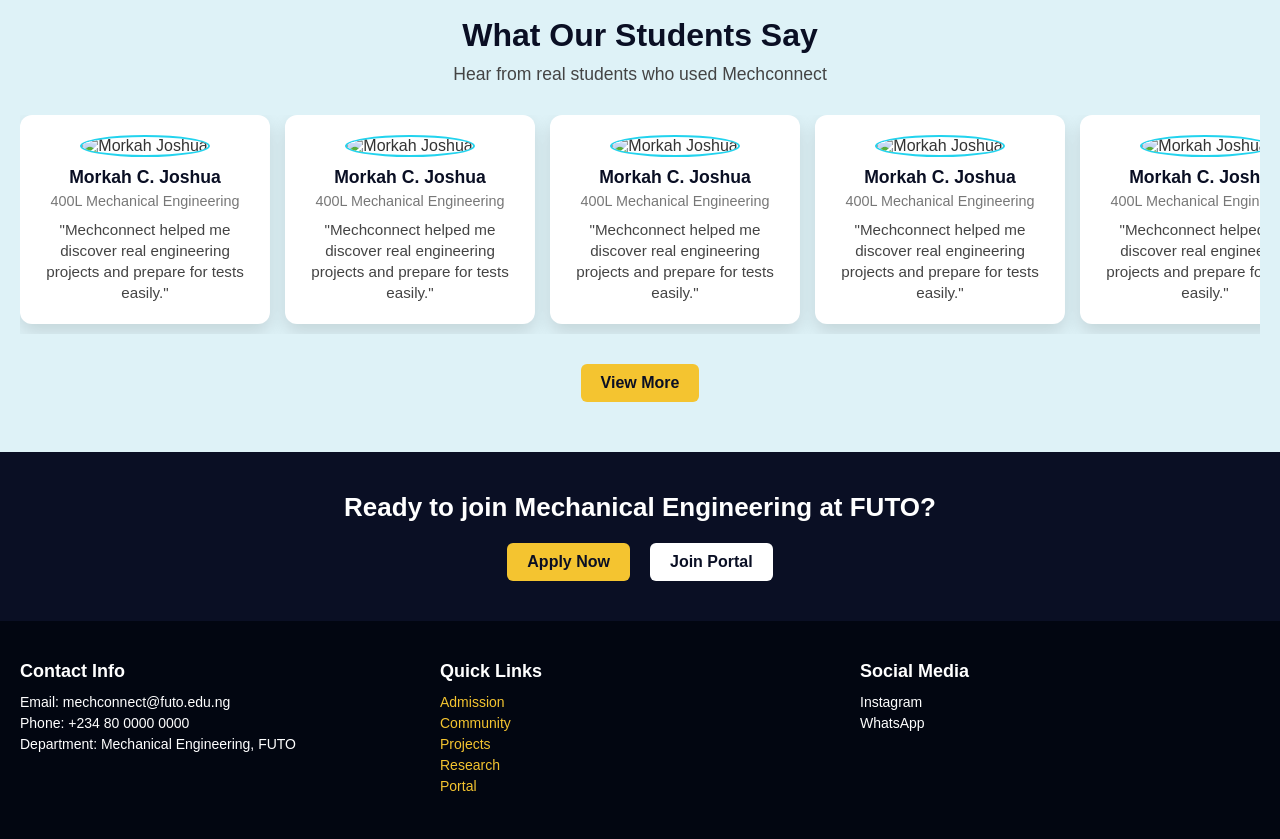
==== commit 970f5cb6: "Update dashboard.html" ====
--- a/dashboard.html
+++ b/dashboard.html
@@ -5,6 +5,8 @@
     <meta name="viewport" content="width=device-width, initial-scale=1.0">
     <title>Mechconnect Header</title>
     <link rel="stylesheet" href="style.css">
+    <link rel="stylesheet" href="testimonies.css">
+
 </head>
 <body>
 
@@ -139,6 +141,149 @@
         MECHANICAL ENGINEERING AT<br>
         FEDERAL UNIVERSITY OF TECHNOLOGY OWERRI
     </div>
+</div><!DOCTYPE html>
+<html lang="en">
+<head>
+    <meta charset="UTF-8">
+    <meta name="viewport" content="width=device-width, initial-scale=1.0">
+    <title>Mechconnect Header</title>
+    <link rel="stylesheet" href="style.css">
+    <link rel="stylesheet" href="testimonies.css">
+
+</head>
+<body>
+
+<header class="mcj-header">
+    <div class="mobile-nav-toggle">
+        <div class="left">
+            <span class="menu-icon" onclick="toggleMenu()">&#9776;</span>
+        </div>
+
+        <!-- ===== OVERLAY ===== -->
+        <div id="overlay" class="overlay"></div>
+
+        <!-- ===== SIDE MENU (DRAWER) ===== -->
+        <div id="sideMenu" class="side-menu">
+            <h2 class="menu-title">Mechconnect</h2>
+            <ul class="menu-list">
+                <li><a href="dashboard.html">Home</a></li>
+
+                
+                <!-- ===== About Us  ===== -->
+
+                <li>
+                    <a href="" class="dropdown-toggle">About Us </a>
+                    <ul class="dropdown-menu">
+                        <li><a href="department.html">Department</a></li>
+                        <li><a href="staff.html">Staff</a></li>
+                        <li><a href="facilities.html">Facilities</a></li>
+                        <li><a href="program.html">program offer </a></li>
+                        <li><a href="#">Research</a></li>
+                    </ul>
+                </li>
+
+                <li>
+                    <a href="#" class="dropdown-toggle">Admission</a>
+                    <ul class="dropdown-menu">
+                        <li><a href="https://futo.edu.ng/news/advertisement-for-2025-2026-futo-post-utme-and-direct-entry-screening-exercise">Entry Requirements</a></li>
+                        <li><a href="#">Post UTME Update</a></li>
+                        <li><a href="https://resources.futo.edu.ng/futo-admission-list-2025-2026/">Admission List</a></li>
+                    </ul>
+                </li>
+
+                <li>
+                    <a href="#" class="dropdown-toggle">Community</a>
+                    <ul class="dropdown-menu">
+                        <li><a href="#">Nimeche  Community</a></li>
+                        <li><a href=" ">Social Club</a></li>
+                        <li><a href="#">Project Community</a></li>
+                    </ul>
+                </li>
+                    
+            <!-- ===== Engineering Projects  ===== -->
+            <li><a href="project.html">Engineering Projects</a></li
+                                                                   
+            <!-- ===== Research  ===== -->    
+            <li><a href=" research.html">Research</a></li>
+                
+            <!-- ===== Portal  ===== -->
+            <li><a href="index.html">Portal</a></li>
+            </ul>
+        </div>
+    </div>
+
+    <!-- DESKTOP NAV -->
+    <nav class="desktop-nav">
+        <ul class="desktop-nav-list">
+            
+            <li><a href="#" class="dropdown-toggle desktop-nav-link">Home</a>
+            </li>
+            
+            <!-- desktop mode / About Us  ===== -->
+            <li>
+                <a href="" class="dropdown-toggle desktop-nav-link ">About Us</a>
+                <ul class="dropdown-menu">
+                    <li><a href="department.html">Department</a></li>
+                    <li><a href="staff.html">Staff</a></li>
+                    <li><a href="facilities.html">Facilities</a></li>
+                    <li><a href="program.html">program offer </a></li>
+                    <li><a href="#">Research</a></li>
+                </ul>
+            </li>
+
+            <!-- desktop mode / Admission-->
+
+            <li>
+                <a href="" class="dropdown-toggle desktop-nav-link ">Admission</a>
+                <ul class="dropdown-menu">
+                    <li><a href="https://futo.edu.ng/news/advertisement-for-2025-2026-futo-post-utme-and-direct-entry-screening-exercise">Entry Requirements</a></li>
+                    <li><a href="#">Post UTME Update</a></li>
+                    <li><a href="https://resources.futo.edu.ng/futo-admission-list-2025-2026/">Admission List</a></li>
+                </ul>
+            </li>
+                    
+                    
+            <!-- desktop mode / Student Community -->
+            <li>
+                <a href="#" class="dropdown-toggle desktop-nav-link ">Student Community</a>
+                <ul class="dropdown-menu">
+                    <li><a href="#">Nimeche  Community</a></li>
+                    <li><a href=" ">Social Club</a></li>
+                    <li><a href="#">Project Community</a></li>
+                </ul>
+            </li>
+
+            <!--Desktop Mode/------- Engineering Project -->
+
+            <li><a href="project.html" class="dropdown-toggle desktop-nav-link ">Engineering Projects</a>
+            </li>
+
+            <!--Desktop Mode/------- Research -->
+            
+            <li><a href=" research.html" class="dropdown-toggle desktop-nav-link ">Research</a></li>
+
+            <!--Desktop Mode/ portal-->
+            <li><a href="index.html" class="dropdown-toggle desktop-nav-link ">Portal</a></li>           
+        </ul>
+    </nav>
+
+
+    <div class="middle">
+        <input type="text" placeholder="Search..." class="search">
+    </div>
+
+    <div class="right">
+        <span class="futo">MECHCONNECT</span>
+    </div>
+</header>
+
+<div class="mechanical_futo_container">
+    <img src="images/futo_image.jpeg" alt="FUTO Logo">
+    <img src="images/MECH---DEPT.jpg" alt="FUTO Logo">
+    <div class="mechanical_futo">
+        MECHANICAL ENGINEERING AT<br>
+        FEDERAL UNIVERSITY OF TECHNOLOGY OWERRI
+    </div>
 </div>
 
 <section class="hero_banner">
--- a/style.css
+++ b/style.css
@@ -168,19 +168,21 @@
     display: flex;
 }
 
+
+
 /* ===== DESKTOP NAV ===== */
 .desktop-nav {
     display: none;
 }
 
-.desktop-nav ul {
-    display: flex;
-    gap: 25px;
+.desktop-nav-list{
+    display: flex;
+    gap: 15px;
     list-style: none;
 }
 
-.desktop-nav a {
-    color: #e5e7eb;
+.desktop-nav-link {
+    color:#ffff ;
     text-decoration: none;
     font-weight: 500;
     font-size: 16px;
@@ -189,22 +191,13 @@
     padding: 5px 0;
 }
 
-.desktop-nav a:hover {
+.desktop-nav-link:hover {
     color: #22d3ee;
 }
 
-.desktop-nav a::after {
-    content: '';
-    position: absolute;
-    bottom: 0;
-    left: 0;
-    width: 10px;
-    height: 2px;
-    background: #22d3ee;
-    transition: 0.3s;
-}
-
-.desktop-nav a:hover::after {
+
+
+.desktop-nav-link:hover::after {
     width: 100%;
 }
 
@@ -216,7 +209,46 @@
     .mobile-nav-toggle {
         display: none;
     }
-}
+    
+    .middle {
+    padding: 0 10px;
+}
+
+
+/* ===== DROPDOWN ===== */
+.dropdown-toggle {
+    text-decoration: none;
+}
+
+.dropdown-menu {
+    display: none;
+    background-color: #1565c0;
+    min-width: 100px;
+    border-radius: 4px;
+    overflow: hidden;
+    flex-direction: column;
+    z-index: 1000;
+    position: absolute;
+}
+
+.dropdown-menu a {
+    padding: 5px 10px;
+    border-bottom: 1px solid #0d47a1;
+    display: block;
+    color: white;
+    text-decoration: none;
+}
+
+.dropdown-menu a:last-child {
+    border-bottom: none;
+}
+
+.dropdown-menu.show {
+    display: flex;
+}
+
+}
+
 
 /* ========================= */
 /* MECHANICAL FUTO CONTAINER */
@@ -227,7 +259,7 @@
     top: 60px;
     width: 100%;
     align-items: center;
-    padding: 5px 20px;
+    padding: 5px 10px;
     background: #1A223F;
     font-size: 12px;
     z-index: 260;
@@ -236,7 +268,7 @@
 .mechanical_futo_container img {
     width: 60px;
     height: 50px;
-    margin-right: 20px;
+    margin-right: 10px;
     border-radius: 30px;
 }
 
@@ -246,7 +278,6 @@
     color: green;
     line-height: 1.3;
 }
-
 /* ========================= */
 /* HERO BANNER               */
 /* ========================= */
@@ -830,4 +861,4 @@
 
 /* ========================= */
 /* END OF CSS                */
-/* ========================= */+/* ========================= */
--- a/testimonies.css
+++ b/testimonies.css
@@ -0,0 +1,93 @@
+
+    /* ===== Global Styles ===== */
+    body {
+        font-family: 'Segoe UI', Tahoma, Geneva, Verdana, sans-serif;
+        margin: 0;
+        padding: 0;
+        background-color: #f4f6f8;
+        color: #333;
+    }
+    /* ===== Container ===== */
+    .container {
+        max-width: 1200px;
+        margin: 120px auto 50px auto; /* margin-top for fixed header */
+        width: 90%;
+        padding: 2rem 0;
+        text-align: center;
+        position: relative;
+        
+    }
+
+    /* ===== Testimonies Header ===== */
+    .testimonies-header h2 {
+        color: #1e3a8a;
+        font-weight: 700;
+        margin-bottom: 0.5rem;
+        font-size: 2rem;
+    }
+    .testimonies-header p.subtitle {
+        color: #4b5563;
+        font-weight: 500;
+        font-size: 1.1rem;
+        margin-bottom: 2rem;
+        letter-spacing: 0.5px;
+    }
+
+    /* ===== Testimony Cards Grid ===== */
+    .testimony-grid {
+        display: grid;
+        gap: 2rem;
+        grid-template-columns: repeat(auto-fit, minmax(280px, 1fr));
+        justify-items: center;
+    }
+
+    .testimony-card {
+        background-color: #ffffff;
+        border-radius: 12px;
+        padding: 1.5rem;
+        box-shadow: 0 4px 12px rgba(0,0,0,0.1);
+        transition: transform 0.3s ease, box-shadow 0.3s ease;
+        max-width: 350px;
+        text-align: center;
+        border-top: 4px solid #1e3a8a; /* accent color */
+    }
+
+    .testimony-card:hover {
+        transform: translateY(-5px);
+        box-shadow: 0 8px 20px rgba(0,0,0,0.15);
+    }
+
+    .avatar {
+        width: 80px;
+        height: 80px;
+        border-radius: 50%;
+        object-fit: cover;
+        margin-bottom: 1rem;
+        border: 3px solid #1e3a8a;
+        transition: transform 0.3s ease;
+    }
+
+    .testimony-card:hover .avatar {
+        transform: scale(1.05);
+    }
+
+    .name {
+        font-weight: 600;
+        margin-bottom: 0.5rem;
+        color: #1e3a8a;
+    }
+
+    .text {
+        font-size: 0.95rem;
+        color: #4b5563;
+        line-height: 1.5;
+    }
+
+    @media (max-width: 768px) {
+        .container {
+            padding: 1rem;
+        }
+        .testimony-card {
+            max-width: 100%;
+        }
+    }
--- a/style.css
+++ b/style.css
@@ -168,19 +168,21 @@
     display: flex;
 }
 
+
+
 /* ===== DESKTOP NAV ===== */
 .desktop-nav {
     display: none;
 }
 
-.desktop-nav ul {
-    display: flex;
-    gap: 25px;
+.desktop-nav-list{
+    display: flex;
+    gap: 15px;
     list-style: none;
 }
 
-.desktop-nav a {
-    color: #e5e7eb;
+.desktop-nav-link {
+    color:#ffff ;
     text-decoration: none;
     font-weight: 500;
     font-size: 16px;
@@ -189,22 +191,13 @@
     padding: 5px 0;
 }
 
-.desktop-nav a:hover {
+.desktop-nav-link:hover {
     color: #22d3ee;
 }
 
-.desktop-nav a::after {
-    content: '';
-    position: absolute;
-    bottom: 0;
-    left: 0;
-    width: 10px;
-    height: 2px;
-    background: #22d3ee;
-    transition: 0.3s;
-}
-
-.desktop-nav a:hover::after {
+
+
+.desktop-nav-link:hover::after {
     width: 100%;
 }
 
@@ -216,7 +209,46 @@
     .mobile-nav-toggle {
         display: none;
     }
-}
+    
+    .middle {
+    padding: 0 10px;
+}
+
+
+/* ===== DROPDOWN ===== */
+.dropdown-toggle {
+    text-decoration: none;
+}
+
+.dropdown-menu {
+    display: none;
+    background-color: #1565c0;
+    min-width: 100px;
+    border-radius: 4px;
+    overflow: hidden;
+    flex-direction: column;
+    z-index: 1000;
+    position: absolute;
+}
+
+.dropdown-menu a {
+    padding: 5px 10px;
+    border-bottom: 1px solid #0d47a1;
+    display: block;
+    color: white;
+    text-decoration: none;
+}
+
+.dropdown-menu a:last-child {
+    border-bottom: none;
+}
+
+.dropdown-menu.show {
+    display: flex;
+}
+
+}
+
 
 /* ========================= */
 /* MECHANICAL FUTO CONTAINER */
@@ -227,7 +259,7 @@
     top: 60px;
     width: 100%;
     align-items: center;
-    padding: 5px 20px;
+    padding: 5px 10px;
     background: #1A223F;
     font-size: 12px;
     z-index: 260;
@@ -236,7 +268,7 @@
 .mechanical_futo_container img {
     width: 60px;
     height: 50px;
-    margin-right: 20px;
+    margin-right: 10px;
     border-radius: 30px;
 }
 
@@ -246,7 +278,6 @@
     color: green;
     line-height: 1.3;
 }
-
 /* ========================= */
 /* HERO BANNER               */
 /* ========================= */
@@ -830,4 +861,4 @@
 
 /* ========================= */
 /* END OF CSS                */
-/* ========================= */+/* ========================= */
--- a/testimonies.css
+++ b/testimonies.css
@@ -0,0 +1,93 @@
+
+    /* ===== Global Styles ===== */
+    body {
+        font-family: 'Segoe UI', Tahoma, Geneva, Verdana, sans-serif;
+        margin: 0;
+        padding: 0;
+        background-color: #f4f6f8;
+        color: #333;
+    }
+    /* ===== Container ===== */
+    .container {
+        max-width: 1200px;
+        margin: 120px auto 50px auto; /* margin-top for fixed header */
+        width: 90%;
+        padding: 2rem 0;
+        text-align: center;
+        position: relative;
+        
+    }
+
+    /* ===== Testimonies Header ===== */
+    .testimonies-header h2 {
+        color: #1e3a8a;
+        font-weight: 700;
+        margin-bottom: 0.5rem;
+        font-size: 2rem;
+    }
+    .testimonies-header p.subtitle {
+        color: #4b5563;
+        font-weight: 500;
+        font-size: 1.1rem;
+        margin-bottom: 2rem;
+        letter-spacing: 0.5px;
+    }
+
+    /* ===== Testimony Cards Grid ===== */
+    .testimony-grid {
+        display: grid;
+        gap: 2rem;
+        grid-template-columns: repeat(auto-fit, minmax(280px, 1fr));
+        justify-items: center;
+    }
+
+    .testimony-card {
+        background-color: #ffffff;
+        border-radius: 12px;
+        padding: 1.5rem;
+        box-shadow: 0 4px 12px rgba(0,0,0,0.1);
+        transition: transform 0.3s ease, box-shadow 0.3s ease;
+        max-width: 350px;
+        text-align: center;
+        border-top: 4px solid #1e3a8a; /* accent color */
+    }
+
+    .testimony-card:hover {
+        transform: translateY(-5px);
+        box-shadow: 0 8px 20px rgba(0,0,0,0.15);
+    }
+
+    .avatar {
+        width: 80px;
+        height: 80px;
+        border-radius: 50%;
+        object-fit: cover;
+        margin-bottom: 1rem;
+        border: 3px solid #1e3a8a;
+        transition: transform 0.3s ease;
+    }
+
+    .testimony-card:hover .avatar {
+        transform: scale(1.05);
+    }
+
+    .name {
+        font-weight: 600;
+        margin-bottom: 0.5rem;
+        color: #1e3a8a;
+    }
+
+    .text {
+        font-size: 0.95rem;
+        color: #4b5563;
+        line-height: 1.5;
+    }
+
+    @media (max-width: 768px) {
+        .container {
+            padding: 1rem;
+        }
+        .testimony-card {
+            max-width: 100%;
+        }
+    }
